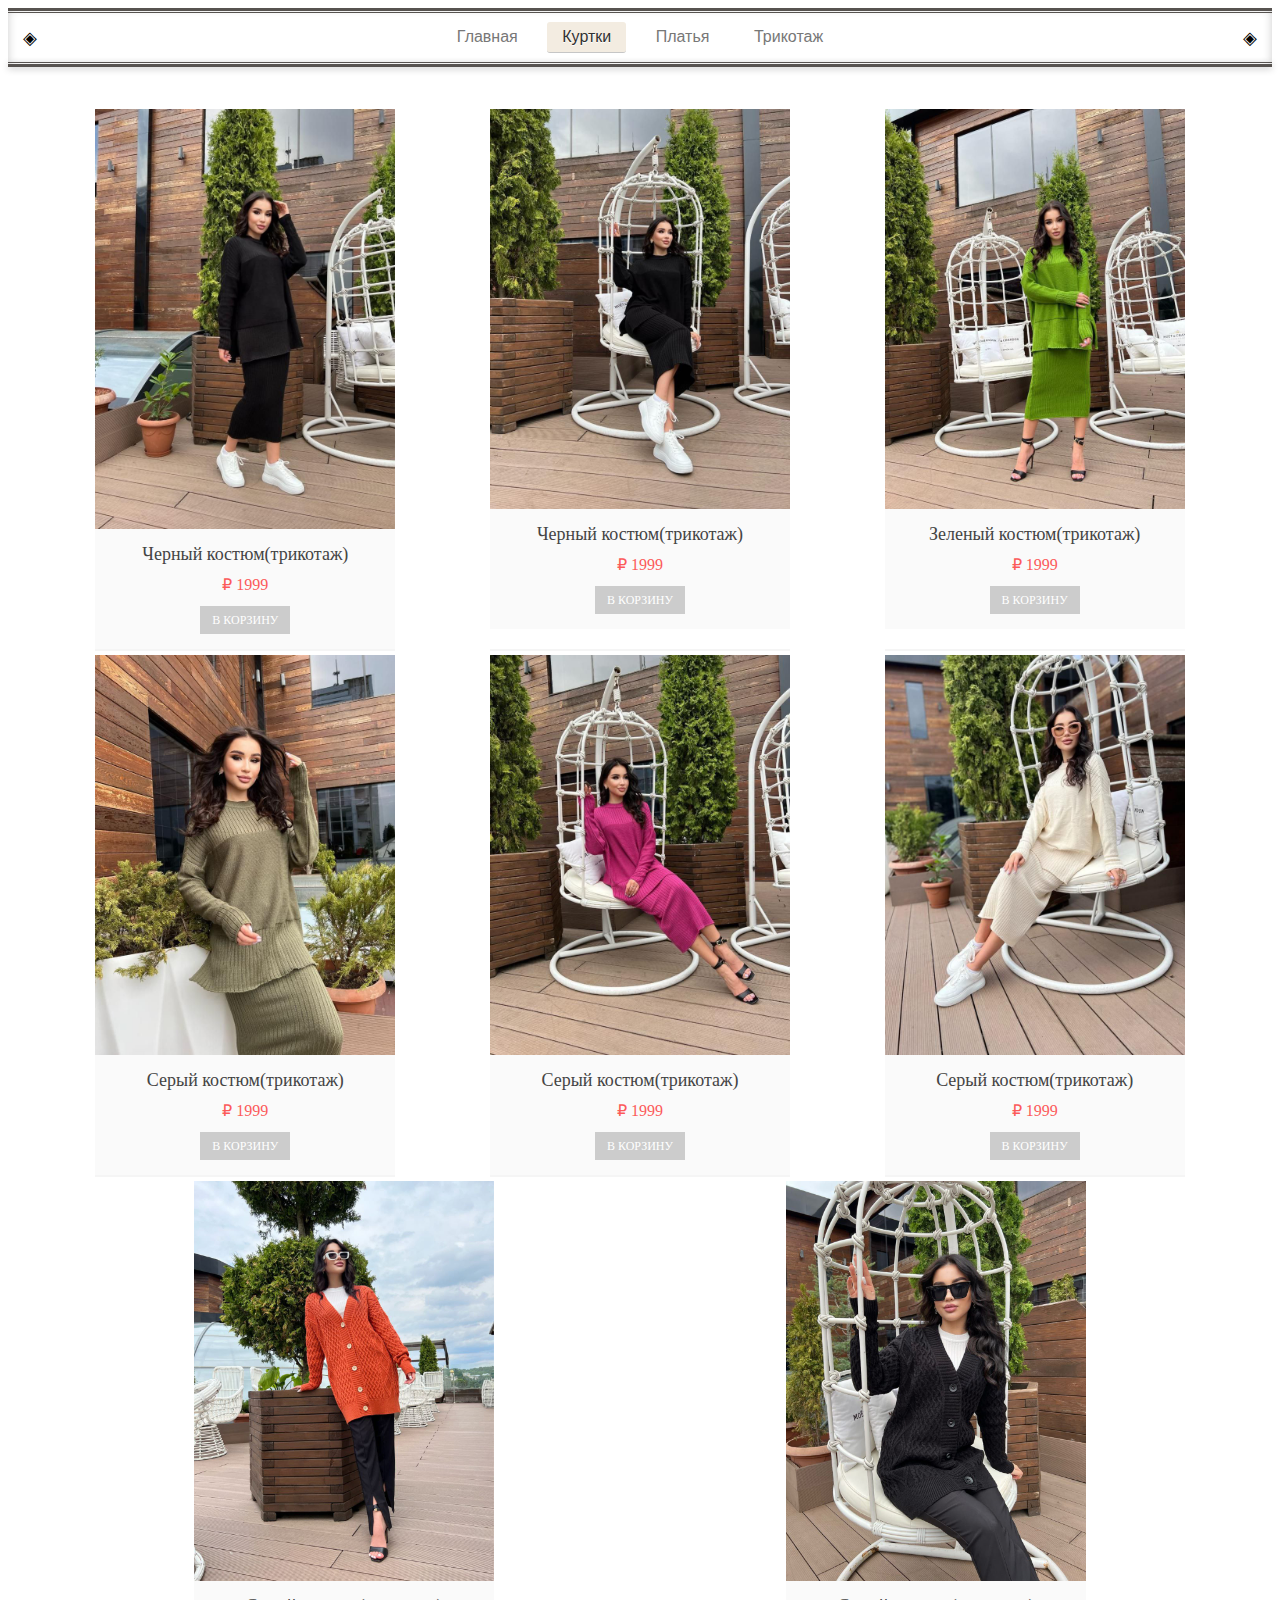
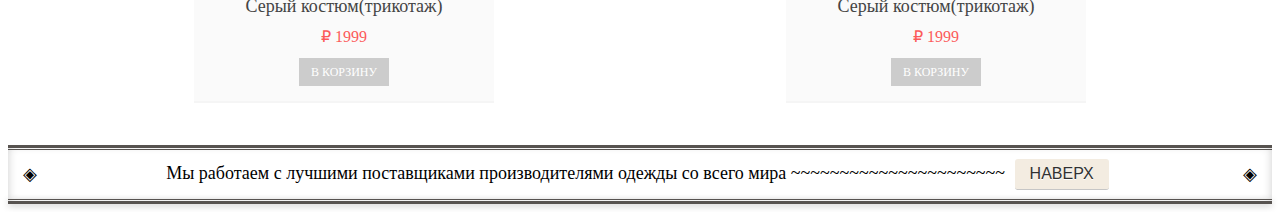
==== kurtki.html @ d98a8945 "добавил страницы по категориям" ====
<!DOCTYPE html>
<html lang="en">

<head>
    <meta charset="UTF-8">
    <meta http-equiv="X-UA-Compatible" content="IE=edge">
    <meta name="viewport" content="width=device-width, initial-scale=1.0">
    <link rel="stylesheet" href="css/main.css">
    <title>Куртки</title>
</head>

<body>
    <header>
        <nav class="top-menu" id="navbar">
            <ul class="menu-main">
                <li><a href="index.html">Главная</a></li>
                <li><a class="current" href="kurtki.html">Куртки</a></li>
                <li><a href="platya.html">Платья</a></li>
                <li><a href="trikotaj.html">Трикотаж</a></li>
            </ul>
        </nav>
    </header>

    <div class="container content ">
        <div class="product-item">
            <img src="media/1.jpg">
            <div class="product-list">
                <h3>Черный костюм(трикотаж)</h3>
                <span class="price">₽ 1999</span>
                <a href="" class="button">В корзину</a>
            </div>
        </div>
        <div class="product-item">
            <img src="media/2.jpg">
            <div class="product-list">
                <h3>Черный костюм(трикотаж)</h3>
                <span class="price">₽ 1999</span>
                <a href="" class="button">В корзину</a>
            </div>
        </div>

        <div class="product-item">
            <img src="media/3.jpg">
            <div class="product-list">
                <h3>Зеленый костюм(трикотаж)</h3>
                <span class="price">₽ 1999</span>
                <a href="" class="button">В корзину</a>
            </div>
        </div>

        <div class="product-item">
            <img src="media/4.jpg">
            <div class="product-list">
                <h3>Серый костюм(трикотаж)</h3>
                <span class="price">₽ 1999</span>
                <a href="" class="button">В корзину</a>
            </div>
        </div>
        <div class="product-item">
            <img src="media/5.jpg">
            <div class="product-list">
                <h3>Серый костюм(трикотаж)</h3>
                <span class="price">₽ 1999</span>
                <a href="" class="button">В корзину</a>
            </div>
        </div>
        <div class="product-item">
            <img src="media/6.jpg">
            <div class="product-list">
                <h3>Серый костюм(трикотаж)</h3>
                <span class="price">₽ 1999</span>
                <a href="" class="button">В корзину</a>
            </div>
        </div>
        <div class="product-item">
            <img src="media/7.jpg">
            <div class="product-list">
                <h3>Серый костюм(трикотаж)</h3>
                <span class="price">₽ 1999</span>
                <a href="" class="button">В корзину</a>
            </div>
        </div>
        <div class="product-item">
            <img src="media/8.jpg">
            <div class="product-list">
                <h3>Серый костюм(трикотаж)</h3>
                <span class="price">₽ 1999</span>
                <a href="" class="button">В корзину</a>
            </div>
        </div>
    </div>
    <footer class="top-menu" id="bottombar">
        <ul class="menu-main">
            <li> Мы работаем с лучшими поставщиками производителями одежды со всего
                мира ~~~~~~~~~~~~~~~~~~~~~~ <a href="" class="current">НАВЕРХ</a>

            </li>

        </ul>
    </footer>
</body>
<script src="js/script.js"></script>
</body>

</html>
---- css/main.css ----
@import url('https://fonts.googleapis.com/css?family=PT+Sans+Caption');

.top-menu {
    position: relative; 
    background: #fff;
    box-shadow: inset 0 0 10px #ccc;
  }
  .top-menu:before,
  .top-menu:after {
    content: "";
    display: block;
    height: 1px;
    border-top: 3px solid #575350;
    border-bottom: 1px solid #575350;
    margin-bottom: 2px;
  }
  .top-menu:after {
    border-bottom: 3px solid #575350;
    border-top: 1px solid #575350;
    box-shadow: 0 2px 7px #ccc;
    margin-top: 2px;
  }
  .menu-main {
    list-style: none;
    padding: 0 30px;
    margin: 0;
    font-size: 18px;
    text-align: center;
    position: relative;
  }
  .menu-main:before,
  .menu-main:after {
    content: "\25C8";
    line-height: 1;
    position: absolute;
    top: 50%;
    transform: translateY(-50%);
  }
  .menu-main:before {left: 15px;}
  .menu-main:after {right: 15px;}
  .menu-main li {
    display: inline-block;
    padding: 5px 0;
  }
  .menu-main a {
    text-decoration: none;
    display: inline-block;
    margin: 2px 5px;
    padding: 6px 15px;
    font-family: 'PT Sans', sans-serif;
    font-size: 16px;
    color: #777777;
    border-bottom: 1px solid transparent;
    transition: .3s linear;
  }
  .menu-main .current, .menu-main a:hover {
    border-radius: 3px;
    background: #f3ece1;
    color: #313131;
    text-shadow: 0 1px 0 #fff;
    border-color: #c6c6c6;
  }
  @media (max-width: 500px) {
    .menu-main li {display: block;}
  }

.sticky {
    position: fixed;
    top: 0;
    width: 100%;
}

.sticky+.content {
    padding-top: 60px;
}

.content {
    padding: 16px;
}

.container {
    display: flex;
    flex-wrap: wrap;
    margin: 1.5em;
}

.product-item {

    width: 300px;
    text-align: center;
    margin: 2px auto;
    border-bottom: 2px solid #F5F5F5;
    background: white;
    font-family: "Open Sans";
    transition: .3s ease-in;
}

.product-item:hover {
    border-bottom: 2px solid #fc5a5a;
}

.product-item img {
    display: block;
    width: 100%;
}

.product-list {
    background: #fafafa;
    padding: 15px 0;
}

.product-list h3 {
    font-size: 18px;
    font-weight: 400;
    color: #444444;
    margin: 0 0 10px 0;
}

.price {
    font-size: 16px;
    color: #fc5a5a;
    display: block;
    margin-bottom: 12px;
}

.button {
    text-decoration: none;
    display: inline-block;
    padding: 0 12px;
    background: #cccccc;
    color: white;
    text-transform: uppercase;
    font-size: 12px;
    line-height: 28px;
    transition: .3s ease-in;
}

.product-item:hover .button {
    background: #fc5a5a;
}
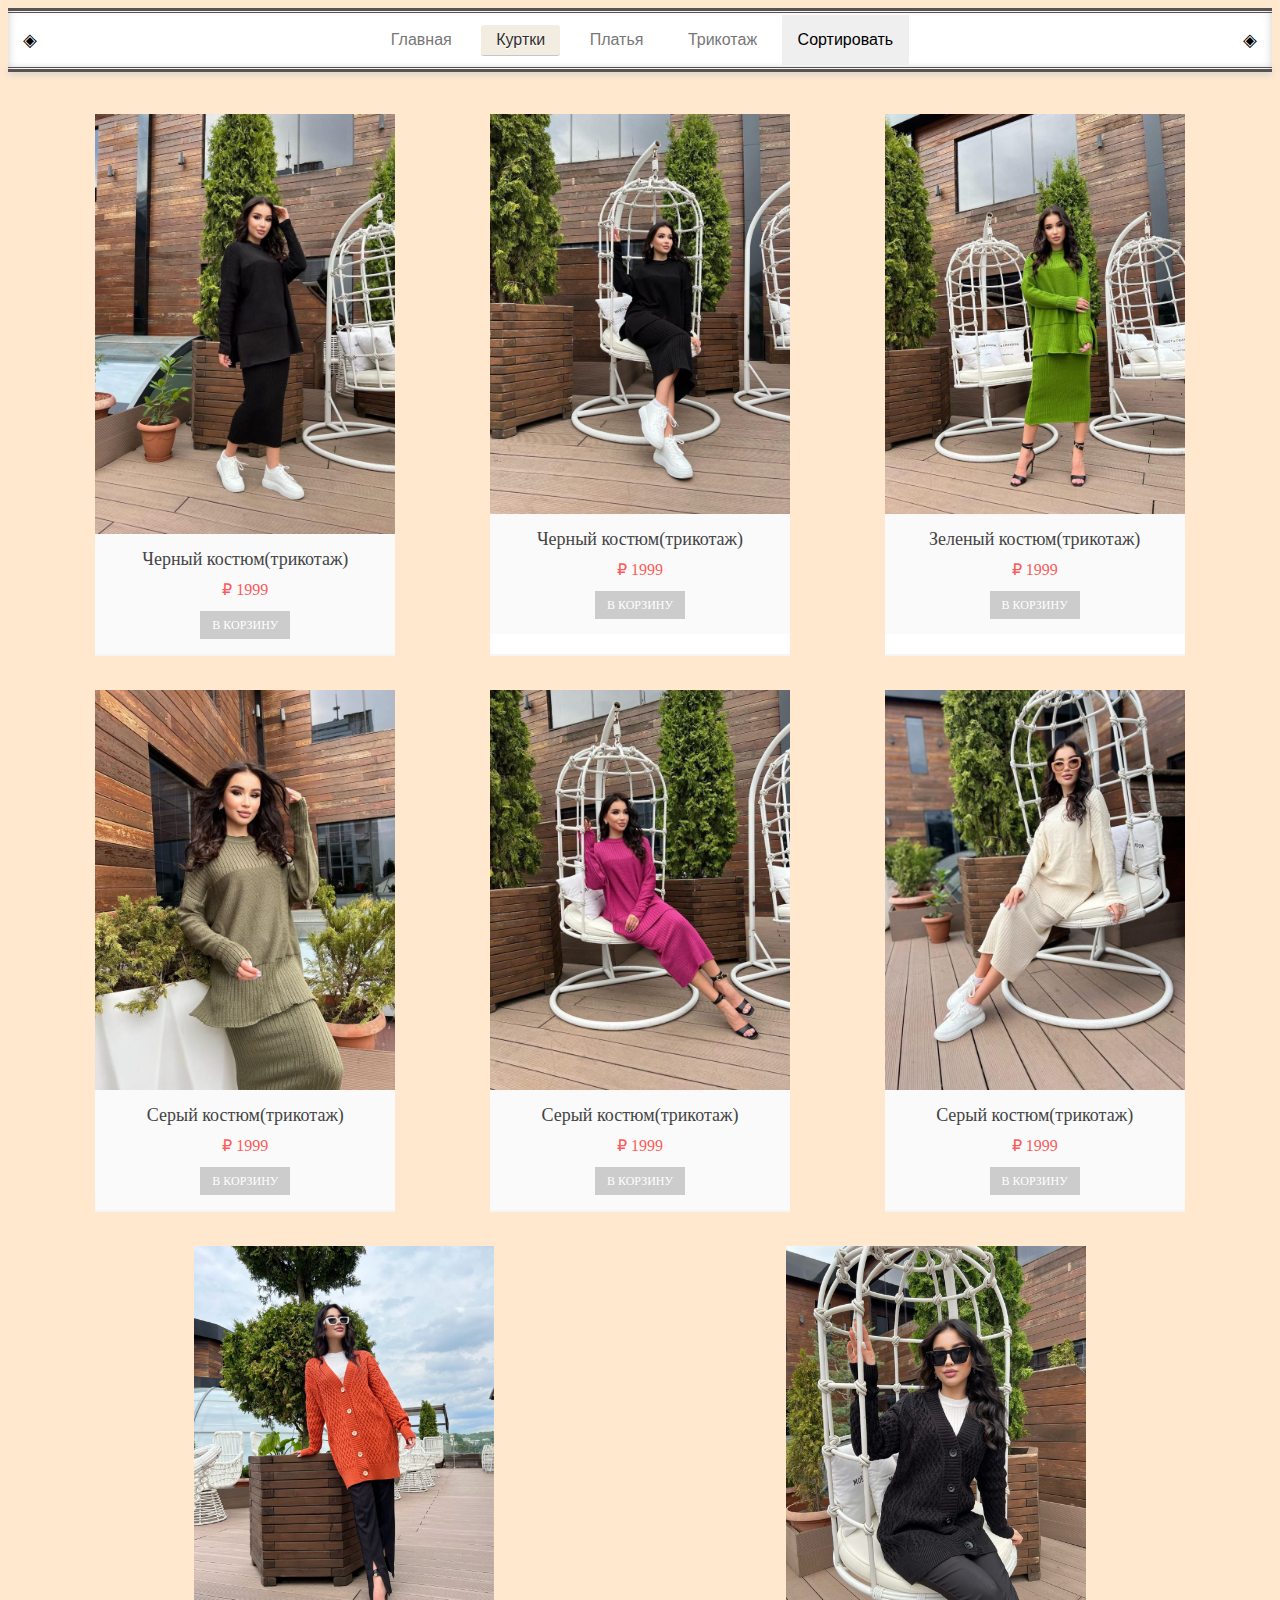
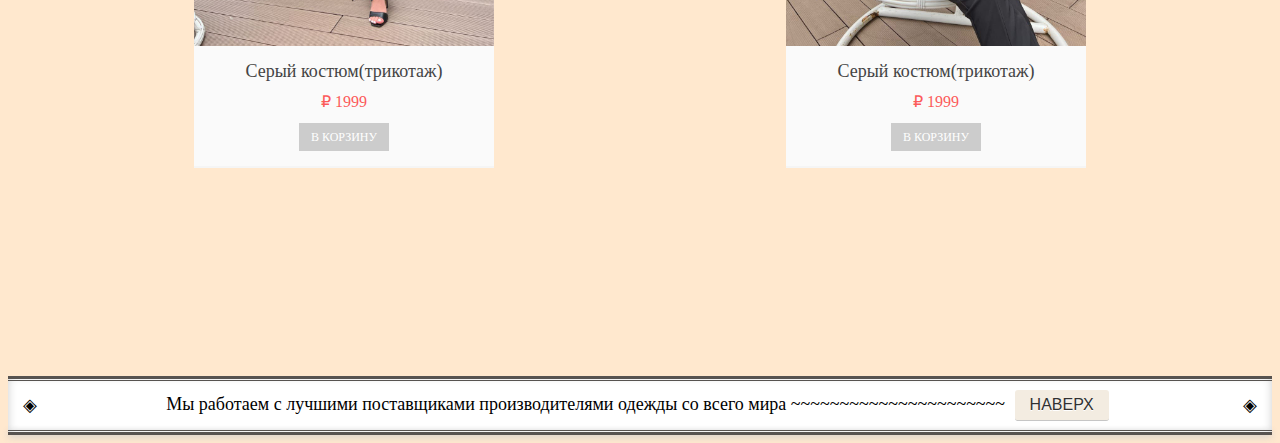
==== commit 926dc290: "добавил dropdown в  меню для сортировки" ====
--- a/kurtki.html
+++ b/kurtki.html
@@ -17,6 +17,14 @@
                 <li><a class="current" href="kurtki.html">Куртки</a></li>
                 <li><a href="platya.html">Платья</a></li>
                 <li><a href="trikotaj.html">Трикотаж</a></li>
+                <div class="dropdown">
+                    <button class="dropbtn">Сортировать</button>
+                    <div class="dropdown-content">
+                      <a href="#">По убыванию цены</a>
+                      <a href="#">По возрастанию цены</a>
+                      <a href="#">По популярности</a>
+                    </div>
+                  </div>
             </ul>
         </nav>
     </header>
--- a/css/main.css
+++ b/css/main.css
@@ -1,141 +1,392 @@
 @import url('https://fonts.googleapis.com/css?family=PT+Sans+Caption');
 
+/* topmenu */
 .top-menu {
-    position: relative; 
-    background: #fff;
-    box-shadow: inset 0 0 10px #ccc;
+  position: relative;
+  background: #fff;
+  box-shadow: inset 0 0 10px #ccc;
+}
+
+.top-menu:before,
+.top-menu:after {
+  content: "";
+  display: block;
+  height: 1px;
+  border-top: 3px solid #575350;
+  border-bottom: 1px solid #575350;
+  margin-bottom: 2px;
+}
+
+.top-menu:after {
+  border-bottom: 3px solid #575350;
+  border-top: 1px solid #575350;
+  box-shadow: 0 2px 7px #ccc;
+  margin-top: 2px;
+}
+
+.menu-main {
+  list-style: none;
+  padding: 0 30px;
+  margin: 0;
+  font-size: 18px;
+  text-align: center;
+  position: relative;
+}
+
+.menu-main:before,
+.menu-main:after {
+  content: "\25C8";
+  line-height: 1;
+  position: absolute;
+  top: 50%;
+  transform: translateY(-50%);
+}
+
+.menu-main:before {
+  left: 15px;
+}
+
+.menu-main:after {
+  right: 15px;
+}
+
+.menu-main li {
+  display: inline-block;
+  padding: 5px 0;
+}
+
+.menu-main a {
+  text-decoration: none;
+  display: inline-block;
+  margin: 2px 5px;
+  padding: 6px 15px;
+  font-family: 'PT Sans', sans-serif;
+  font-size: 16px;
+  color: #777777;
+  border-bottom: 1px solid transparent;
+  transition: .3s linear;
+}
+
+.menu-main .current,
+.menu-main a:hover {
+  border-radius: 3px;
+  background: #f3ece1;
+  color: #313131;
+  text-shadow: 0 1px 0 #fff;
+  border-color: #c6c6c6;
+}
+
+@media (max-width: 500px) {
+  .menu-main li {
+    display: block;
   }
-  .top-menu:before,
-  .top-menu:after {
-    content: "";
-    display: block;
-    height: 1px;
-    border-top: 3px solid #575350;
-    border-bottom: 1px solid #575350;
-    margin-bottom: 2px;
+}
+
+
+/* Dropdown Button */
+.dropbtn {
+  color: black;
+  padding: 16px;
+  font-size: 16px;
+  border: none;
+}
+
+/* The container <div> - needed to position the dropdown content */
+.dropdown {
+  position: relative;
+  display: inline-block;
+}
+
+/* Dropdown Content (Hidden by Default) */
+.dropdown-content {
+  display: none;
+  position: absolute;
+  background-color: #f1f1f1;
+  min-width: 160px;
+  box-shadow: 0px 8px 16px 0px rgba(0,0,0,0.2);
+  z-index: 1;
+}
+
+/* Links inside the dropdown */
+.dropdown-content a {
+  color: black;
+  padding: 12px 16px;
+  text-decoration: none;
+  display: block;
+}
+
+/* Change color of dropdown links on hover */
+.dropdown-content a:hover {background-color: #ddd;}
+
+/* Show the dropdown menu on hover */
+.dropdown:hover .dropdown-content {display: block;}
+
+/* Change the background color of the dropdown button when the dropdown content is shown */
+.dropdown:hover .dropbtn {background-color: #f3ece1;}
+
+
+/* sticky */
+
+.sticky {
+  position: fixed;
+  top: 0;
+  width: 100%;
+}
+
+.sticky+.content {
+  padding-top: 60px;
+}
+
+.content {
+  padding: 16px;
+}
+
+/* item */
+
+.container {
+  display: flex;
+  flex-wrap: wrap;
+  margin: 1.5em;
+  margin-bottom: 10em;
+  ;
+}
+
+.product-item {
+
+  width: 300px;
+  text-align: center;
+  margin: 2px auto;
+  border-bottom: 2px solid #F5F5F5;
+  background: white;
+  font-family: "Open Sans";
+  transition: .3s ease-in;
+  margin-bottom: 2em;
+}
+
+.product-item:hover {
+  border-bottom: 2px solid #fc5a5a;
+}
+
+.product-item img {
+  display: block;
+  width: 100%;
+}
+
+.product-list {
+  background: #fafafa;
+  padding: 15px 0;
+}
+
+.product-list h3 {
+  font-size: 18px;
+  font-weight: 400;
+  color: #444444;
+  margin: 0 0 10px 0;
+}
+
+.price {
+  font-size: 16px;
+  color: #fc5a5a;
+  display: block;
+  margin-bottom: 12px;
+}
+
+.button {
+  text-decoration: none;
+  display: inline-block;
+  padding: 0 12px;
+  background: #cccccc;
+  color: white;
+  text-transform: uppercase;
+  font-size: 12px;
+  line-height: 28px;
+  transition: .3s ease-in;
+}
+
+.product-item:hover .button {
+  background: #fc5a5a;
+}
+
+/* form */
+body {
+  background: #ffe8ce;
+}
+
+@import url("https://fonts.googleapis.com/css2?family=Exo+2&display=swap");
+
+.ufive-feedback {
+  font-size: 62.5%;
+  font-family: "Exo 2", sans-serif;
+  font-weight: 600;
+}
+
+.ufive-feedback section {
+  background: #eee;
+  margin: 60px auto 120px;
+  border-top: 15px solid #393939;
+  text-align: center;
+  padding: 50px 0 110px;
+  width: 80%;
+  max-width: 1100px;
+}
+
+.ufive-feedback section h1 {
+  margin-bottom: 40px;
+  font-size: 4em;
+  text-transform: uppercase;
+  font-family: "Exo 2", sans-serif;
+  font-weight: 400;
+  color: #393939;
+}
+
+.ufive-feedback form {
+  width: 58.3333333333%;
+  margin: 0 auto;
+  color: #f3be81;
+}
+
+.ufive-feedback form .field {
+  width: 100%;
+  position: relative;
+  margin-bottom: 15px;
+  color: #f3be81;
+}
+
+.ufive-feedback form .field label {
+  text-transform: uppercase;
+  position: absolute;
+  top: 0;
+  left: 0;
+  background: #393939;
+  width: 100%;
+  padding: 18px 0;
+  font-size: 1.45em;
+  letter-spacing: 0.075em;
+  -webkit-transition: all 333ms ease-in-out;
+  -moz-transition: all 333ms ease-in-out;
+  -o-transition: all 333ms ease-in-out;
+  -ms-transition: all 333ms ease-in-out;
+  transition: all 333ms ease-in-out;
+}
+
+.ufive-feedback form .field label+span {
+  opacity: 0;
+  color: white;
+  display: block;
+  position: absolute;
+  top: 12px;
+  left: 7%;
+  font-size: 2.5em;
+  text-shadow: 1px 2px 0 #cd6302;
+  -webkit-transition: all 333ms ease-in-out;
+  -moz-transition: all 333ms ease-in-out;
+  -o-transition: all 333ms ease-in-out;
+  -ms-transition: all 333ms ease-in-out;
+  transition: all 333ms ease-in-out;
+}
+
+.ufive-feedback form .field input[type="text"],
+form .field textarea {
+  border: none;
+  background: #393939;
+  width: 80.5%;
+  font-family: "Exo 2", sans-serif;
+  margin: 0;
+  padding: 18px 0;
+  padding-left: 19.5%;
+  color: #fff;
+  font-size: 1.4em;
+  letter-spacing: 0.05em;
+  text-transform: uppercase;
+}
+
+.ufive-feedback form .field input[type="text"]#msg,
+form .field textarea#msg {
+  height: 12px;
+  resize: none;
+  font-size: 10px;
+  font-family: "Exo 2", sans-serif;
+  -webkit-transition: all 333ms ease-in-out;
+  -moz-transition: all 333ms ease-in-out;
+  -o-transition: all 333ms ease-in-out;
+  -ms-transition: all 333ms ease-in-out;
+  transition: all 333ms ease-in-out;
+}
+
+.ufive-feedback form .field input[type="text"]:focus,
+form .field input[type="text"].focused,
+form .field textarea:focus,
+form .field textarea.focused {
+  outline: none;
+  color: #f3be81;
+  font-family: "Exo 2", sans-serif;
+}
+
+.ufive-feedback form .field input[type="text"]:focus#msg,
+form .field input[type="text"].focused#msg,
+form .field textarea:focus#msg,
+form .field textarea.focused#msg {
+  padding-bottom: 150px;
+  font-size: 10px;
+  font-family: "Exo 2", sans-serif;
+}
+
+.ufive-feedback form .field input[type="text"]:focus+label,
+form .field input[type="text"].focused+label,
+form .field textarea:focus+label,
+form .field textarea.focused+label {
+  width: 18%;
+  background: #393939;
+  color: #fff;
+}
+
+.ufive-feedback form .field input[type="text"].focused+label,
+form .field textarea.focused+label {
+  color: #fff;
+}
+
+.ufive-feedback form .field:hover label {
+  width: 18%;
+  background: #f3be81;
+  color: #393939;
+}
+
+.ufive-feedback form input[type="submit"] {
+  background: #f3be81;
+  color: #393939;
+  border: none;
+  text-transform: uppercase;
+  position: relative;
+  padding: 13px 50px;
+  font-size: 1.4em;
+  letter-spacing: 0.1em;
+  font-family: "Exo 2", sans-serif;
+  font-weight: 300;
+  cursor: pointer;
+  -webkit-transition: all 333ms ease-in-out;
+  -moz-transition: all 333ms ease-in-out;
+  -o-transition: all 333ms ease-in-out;
+  -ms-transition: all 333ms ease-in-out;
+  transition: all 333ms ease-in-out;
+}
+
+.ufive-feedback form input[type="submit"]:hover {
+  background: #393939;
+  color: #f3be81;
+}
+
+.ufive-feedback form input[type="submit"]:focus {
+  outline: none;
+  background: #f3be81;
+  color: #393939;
+}
+
+@media (max-width: 765px) {
+  .ufive-feedback form {
+    width: 100%;
   }
-  .top-menu:after {
-    border-bottom: 3px solid #575350;
-    border-top: 1px solid #575350;
-    box-shadow: 0 2px 7px #ccc;
-    margin-top: 2px;
+
+  .ufive-feedback section {
+    width: 100%;
   }
-  .menu-main {
-    list-style: none;
-    padding: 0 30px;
-    margin: 0;
-    font-size: 18px;
-    text-align: center;
-    position: relative;
-  }
-  .menu-main:before,
-  .menu-main:after {
-    content: "\25C8";
-    line-height: 1;
-    position: absolute;
-    top: 50%;
-    transform: translateY(-50%);
-  }
-  .menu-main:before {left: 15px;}
-  .menu-main:after {right: 15px;}
-  .menu-main li {
-    display: inline-block;
-    padding: 5px 0;
-  }
-  .menu-main a {
-    text-decoration: none;
-    display: inline-block;
-    margin: 2px 5px;
-    padding: 6px 15px;
-    font-family: 'PT Sans', sans-serif;
-    font-size: 16px;
-    color: #777777;
-    border-bottom: 1px solid transparent;
-    transition: .3s linear;
-  }
-  .menu-main .current, .menu-main a:hover {
-    border-radius: 3px;
-    background: #f3ece1;
-    color: #313131;
-    text-shadow: 0 1px 0 #fff;
-    border-color: #c6c6c6;
-  }
-  @media (max-width: 500px) {
-    .menu-main li {display: block;}
-  }
-
-.sticky {
-    position: fixed;
-    top: 0;
-    width: 100%;
-}
-
-.sticky+.content {
-    padding-top: 60px;
-}
-
-.content {
-    padding: 16px;
-}
-
-.container {
-    display: flex;
-    flex-wrap: wrap;
-    margin: 1.5em;
-}
-
-.product-item {
-
-    width: 300px;
-    text-align: center;
-    margin: 2px auto;
-    border-bottom: 2px solid #F5F5F5;
-    background: white;
-    font-family: "Open Sans";
-    transition: .3s ease-in;
-}
-
-.product-item:hover {
-    border-bottom: 2px solid #fc5a5a;
-}
-
-.product-item img {
-    display: block;
-    width: 100%;
-}
-
-.product-list {
-    background: #fafafa;
-    padding: 15px 0;
-}
-
-.product-list h3 {
-    font-size: 18px;
-    font-weight: 400;
-    color: #444444;
-    margin: 0 0 10px 0;
-}
-
-.price {
-    font-size: 16px;
-    color: #fc5a5a;
-    display: block;
-    margin-bottom: 12px;
-}
-
-.button {
-    text-decoration: none;
-    display: inline-block;
-    padding: 0 12px;
-    background: #cccccc;
-    color: white;
-    text-transform: uppercase;
-    font-size: 12px;
-    line-height: 28px;
-    transition: .3s ease-in;
-}
-
-.product-item:hover .button {
-    background: #fc5a5a;
-}
-
+}